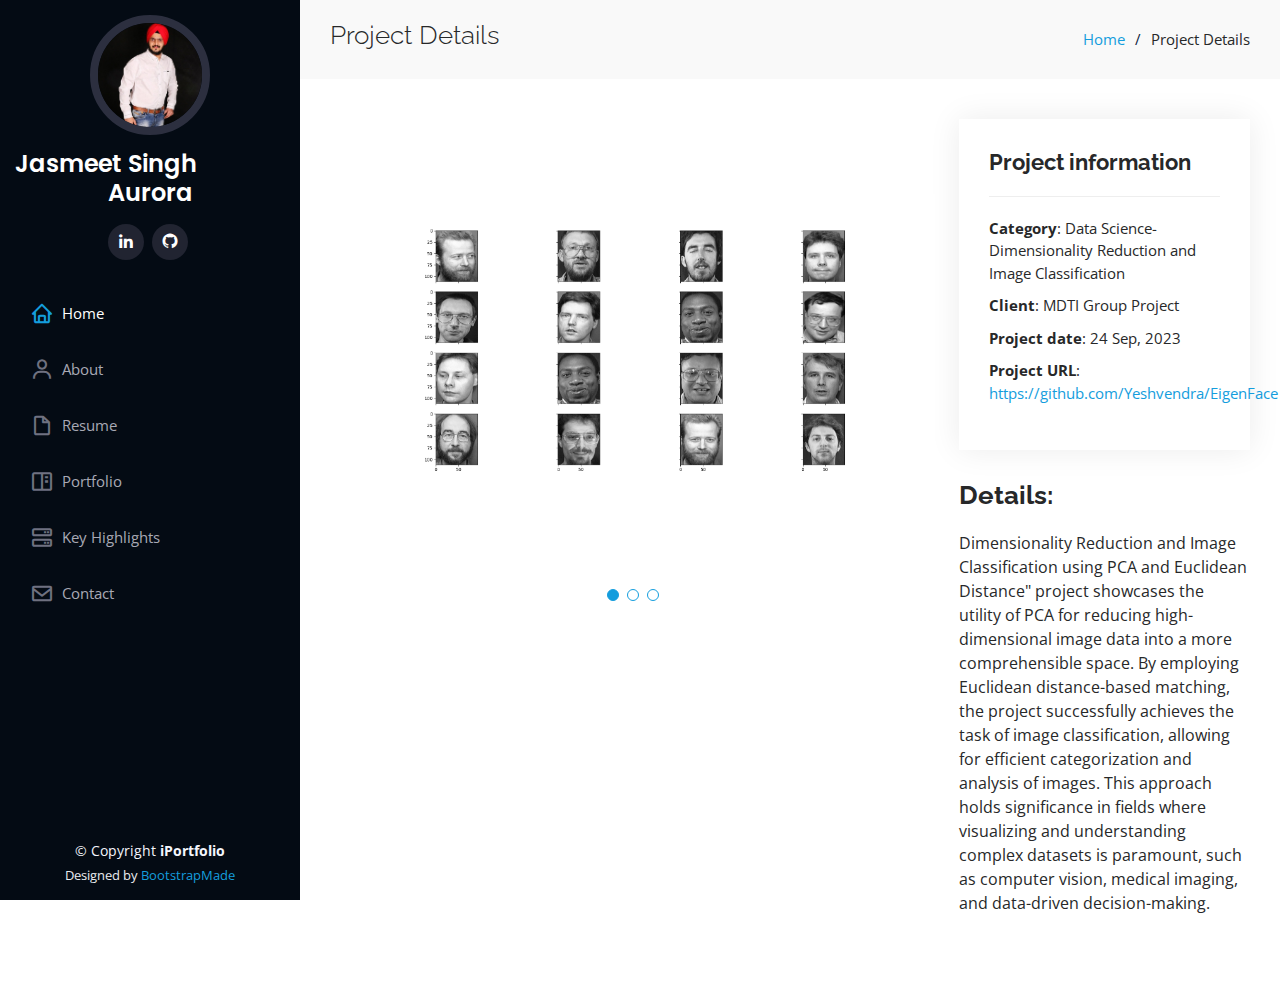
==== portfolio-details.html @ e6f58e37 "ok" ====
<!DOCTYPE html>
<html lang="en">

<head>
  <meta charset="utf-8">
  <meta content="width=device-width, initial-scale=1.0" name="viewport">

  <title>Portfolio Details - iPortfolio Bootstrap Template</title>
  <meta content="" name="description">
  <meta content="" name="keywords">

  <!-- Favicons -->
  <link href="assets/img/favicon.png" rel="icon">
  <link href="assets/img/apple-touch-icon.png" rel="apple-touch-icon">

  <!-- Google Fonts -->
  <link href="https://fonts.googleapis.com/css?family=Open+Sans:300,300i,400,400i,600,600i,700,700i|Raleway:300,300i,400,400i,500,500i,600,600i,700,700i|Poppins:300,300i,400,400i,500,500i,600,600i,700,700i" rel="stylesheet">

  <!-- Vendor CSS Files -->
  <link href="assets/vendor/aos/aos.css" rel="stylesheet">
  <link href="assets/vendor/bootstrap/css/bootstrap.min.css" rel="stylesheet">
  <link href="assets/vendor/bootstrap-icons/bootstrap-icons.css" rel="stylesheet">
  <link href="assets/vendor/boxicons/css/boxicons.min.css" rel="stylesheet">
  <link href="assets/vendor/glightbox/css/glightbox.min.css" rel="stylesheet">
  <link href="assets/vendor/swiper/swiper-bundle.min.css" rel="stylesheet">

  <!-- Template Main CSS File -->
  <link href="assets/css/style.css" rel="stylesheet">

  <!-- =======================================================
  * Template Name: iPortfolio
  * Updated: Sep 18 2023 with Bootstrap v5.3.2
  * Template URL: https://bootstrapmade.com/iportfolio-bootstrap-portfolio-websites-template/
  * Author: BootstrapMade.com
  * License: https://bootstrapmade.com/license/
  ======================================================== -->
</head>

<body>

  <!-- ======= Mobile nav toggle button ======= -->
  <i class="bi bi-list mobile-nav-toggle d-xl-none"></i>

  <!-- ======= Header ======= -->
  <header id="header">
    <div class="d-flex flex-column">

      <div class="profile">
        <img src="assets/img/profile-img.jpg" alt="" class="img-fluid rounded-circle">
        <h1 class="text-light"><a href="index.html">Jasmeet Singh Aurora</a></h1>
        <div class="social-links mt-3 text-center">
          
          <a href="https://www.linkedin.com/in/jasmeet-singh-aurora-23737a79/" class="linkedin"><i class="bx bxl-linkedin"></i></a>
          <a href="https://github.com/JasmeetSingh15" class="github"><i class="bx bxl-github"></i></a>
          <!----
          <a href="#" class="twitter"><i class="bx bxl-twitter"></i></a>
          <a href="#" class="facebook"><i class="bx bxl-facebook"></i></a>
          <a href="#" class="instagram"><i class="bx bxl-instagram"></i></a>
          <a href="#" class="google-plus"><i class="bx bxl-skype"></i></a>
          <a href="#" class="linkedin"><i class="bx bxl-linkedin"></i></a>
            -->
        </div>
      </div>

      <nav id="navbar" class="nav-menu navbar">
        <ul>
          <!-- <li><a href="#hero" class="nav-link scrollto active"><i class="bx bx-home"></i> <span>Home</span></a></li>
          <li><a href="#about" class="nav-link scrollto"><i class="bx bx-user"></i> <span>About</span></a></li>
          <li><a href="#resume" class="nav-link scrollto"><i class="bx bx-file-blank"></i> <span>Resume</span></a></li>
          <li><a href="#portfolio" class="nav-link scrollto"><i class="bx bx-book-content"></i> <span>Portfolio</span></a></li>
          <li><a href="#services" class="nav-link scrollto"><i class="bx bx-server"></i> <span>Services</span></a></li>
          <li><a href="#contact" class="nav-link scrollto"><i class="bx bx-envelope"></i> <span>Contact</span></a></li>
          -->
          <li><a href="https://jasmeetsingh15.github.io" class="nav-link scrollto active"><i class="bx bx-home"></i> <span>Home</span></a></li>
          <li><a href="#about" class="nav-link scrollto"><i class="bx bx-user"></i> <span>About</span></a></li>
          <li><a href="#resume" class="nav-link scrollto"><i class="bx bx-file-blank"></i> <span>Resume</span></a></li>
          <li><a href="#portfolio" class="nav-link scrollto"><i class="bx bx-book-content"></i> <span>Portfolio</span></a></li>
          <li><a href="#highlights" class="nav-link scrollto"><i class="bx bx-server"></i> <span>Key Highlights</span></a></li>
          <li><a href="#contact" class="nav-link scrollto"><i class="bx bx-envelope"></i> <span>Contact</span></a></li>
        </ul>
      </nav><!-- .nav-menu -->
    </div>
  </header><!-- End Header -->

  <main id="main">

    <!-- ======= Breadcrumbs ======= -->
    <section id="breadcrumbs" class="breadcrumbs">
      <div class="container">

        <div class="d-flex justify-content-between align-items-center">
          <h2>Project Details</h2>
          <ol>
            <li><a href="index.html">Home</a></li>
            <li>Project Details</li>
          </ol>
        </div>

      </div>
    </section><!-- End Breadcrumbs -->

    <!-- ======= Portfolio Details Section ======= -->
    <section id="portfolio-details" class="portfolio-details">
      <div class="container">

        <div class="row gy-4">

          <div class="col-lg-8">
            <div class="portfolio-details-slider swiper">
              <div class="swiper-wrapper align-items-center">

                <div class="swiper-slide">
                  <img src="assets/img/portfolio/portfolio-details-1.jpg" alt="">
                </div>

                <div class="swiper-slide">
                  <img src="assets/img/portfolio/portfolio-details-2.jpg" alt="">
                </div>

                <div class="swiper-slide">
                  <img src="assets/img/portfolio/portfolio-details-3.jpg" alt="">
                </div>

              </div>
              <div class="swiper-pagination"></div>
            </div>
          </div>

          <div class="col-lg-4">
            <div class="portfolio-info">
              <h3>Project information</h3>
              <ul>
                <li><strong>Category</strong>: Data Science- Dimensionality Reduction and Image Classification</li>
                <li><strong>Client</strong>: MDTI Group Project</li>
                <li><strong>Project date</strong>: 24 Sep, 2023</li>
                <li><strong>Project URL</strong>: <a href="#">https://github.com/Yeshvendra/EigenFace</a></li>
              </ul>
            </div>
            <div class="portfolio-description">
              <h2>Details:</h2>
              <p>
                Dimensionality Reduction and Image Classification using PCA and Euclidean Distance" project showcases the utility of PCA for reducing high-dimensional image data into a more comprehensible space. By employing Euclidean distance-based matching, the project successfully achieves the task of image classification, allowing for efficient categorization and analysis of images. This approach holds significance in fields where visualizing and understanding complex datasets is paramount, such as computer vision, medical imaging, and data-driven decision-making.
              </p>
            </div>
          </div>

        </div>

      </div>
    </section><!-- End Portfolio Details Section -->

  </main><!-- End #main -->

  <!-- ======= Footer ======= -->
  <footer id="footer">
    <div class="container">
      <div class="copyright">
        &copy; Copyright <strong><span>iPortfolio</span></strong>
      </div>
      <div class="credits">
        <!-- All the links in the footer should remain intact. -->
        <!-- You can delete the links only if you purchased the pro version. -->
        <!-- Licensing information: https://bootstrapmade.com/license/ -->
        <!-- Purchase the pro version with working PHP/AJAX contact form: https://bootstrapmade.com/iportfolio-bootstrap-portfolio-websites-template/ -->
        Designed by <a href="https://bootstrapmade.com/">BootstrapMade</a>
      </div>
    </div>
  </footer><!-- End  Footer -->

  <a href="#" class="back-to-top d-flex align-items-center justify-content-center"><i class="bi bi-arrow-up-short"></i></a>

  <!-- Vendor JS Files -->
  <script src="assets/vendor/purecounter/purecounter_vanilla.js"></script>
  <script src="assets/vendor/aos/aos.js"></script>
  <script src="assets/vendor/bootstrap/js/bootstrap.bundle.min.js"></script>
  <script src="assets/vendor/glightbox/js/glightbox.min.js"></script>
  <script src="assets/vendor/isotope-layout/isotope.pkgd.min.js"></script>
  <script src="assets/vendor/swiper/swiper-bundle.min.js"></script>
  <script src="assets/vendor/typed.js/typed.umd.js"></script>
  <script src="assets/vendor/waypoints/noframework.waypoints.js"></script>
  <script src="assets/vendor/php-email-form/validate.js"></script>

  <!-- Template Main JS File -->
  <script src="assets/js/main.js"></script>

</body>

</html>
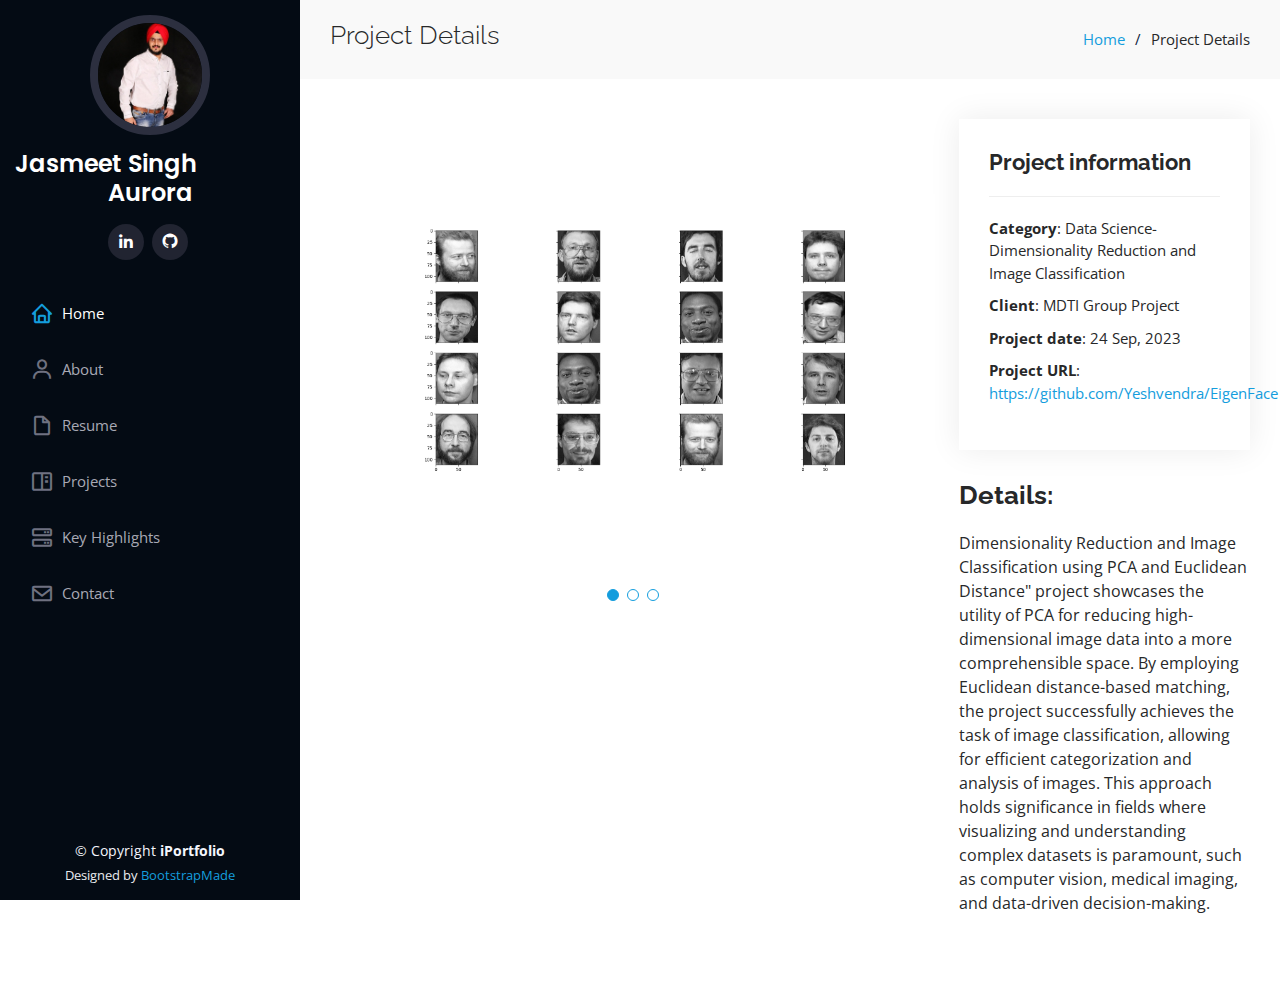
==== commit f522ccbe: "ok" ====
--- a/portfolio-details.html
+++ b/portfolio-details.html
@@ -72,11 +72,11 @@
           <li><a href="#contact" class="nav-link scrollto"><i class="bx bx-envelope"></i> <span>Contact</span></a></li>
           -->
           <li><a href="https://jasmeetsingh15.github.io" class="nav-link scrollto active"><i class="bx bx-home"></i> <span>Home</span></a></li>
-          <li><a href="#about" class="nav-link scrollto"><i class="bx bx-user"></i> <span>About</span></a></li>
-          <li><a href="#resume" class="nav-link scrollto"><i class="bx bx-file-blank"></i> <span>Resume</span></a></li>
-          <li><a href="#portfolio" class="nav-link scrollto"><i class="bx bx-book-content"></i> <span>Portfolio</span></a></li>
-          <li><a href="#highlights" class="nav-link scrollto"><i class="bx bx-server"></i> <span>Key Highlights</span></a></li>
-          <li><a href="#contact" class="nav-link scrollto"><i class="bx bx-envelope"></i> <span>Contact</span></a></li>
+          <li><a href="https://jasmeetsingh15.github.io#about" class="nav-link scrollto"><i class="bx bx-user"></i> <span>About</span></a></li>
+          <li><a href="https://jasmeetsingh15.github.io#resume" class="nav-link scrollto"><i class="bx bx-file-blank"></i> <span>Resume</span></a></li>
+          <li><a href="https://jasmeetsingh15.github.io#portfolio" class="nav-link scrollto"><i class="bx bx-book-content"></i> <span>Projects</span></a></li>
+          <li><a href="https://jasmeetsingh15.github.io#highlights" class="nav-link scrollto"><i class="bx bx-server"></i> <span>Key Highlights</span></a></li>
+          <li><a href="https://jasmeetsingh15.github.io#contact" class="nav-link scrollto"><i class="bx bx-envelope"></i> <span>Contact</span></a></li>
         </ul>
       </nav><!-- .nav-menu -->
     </div>
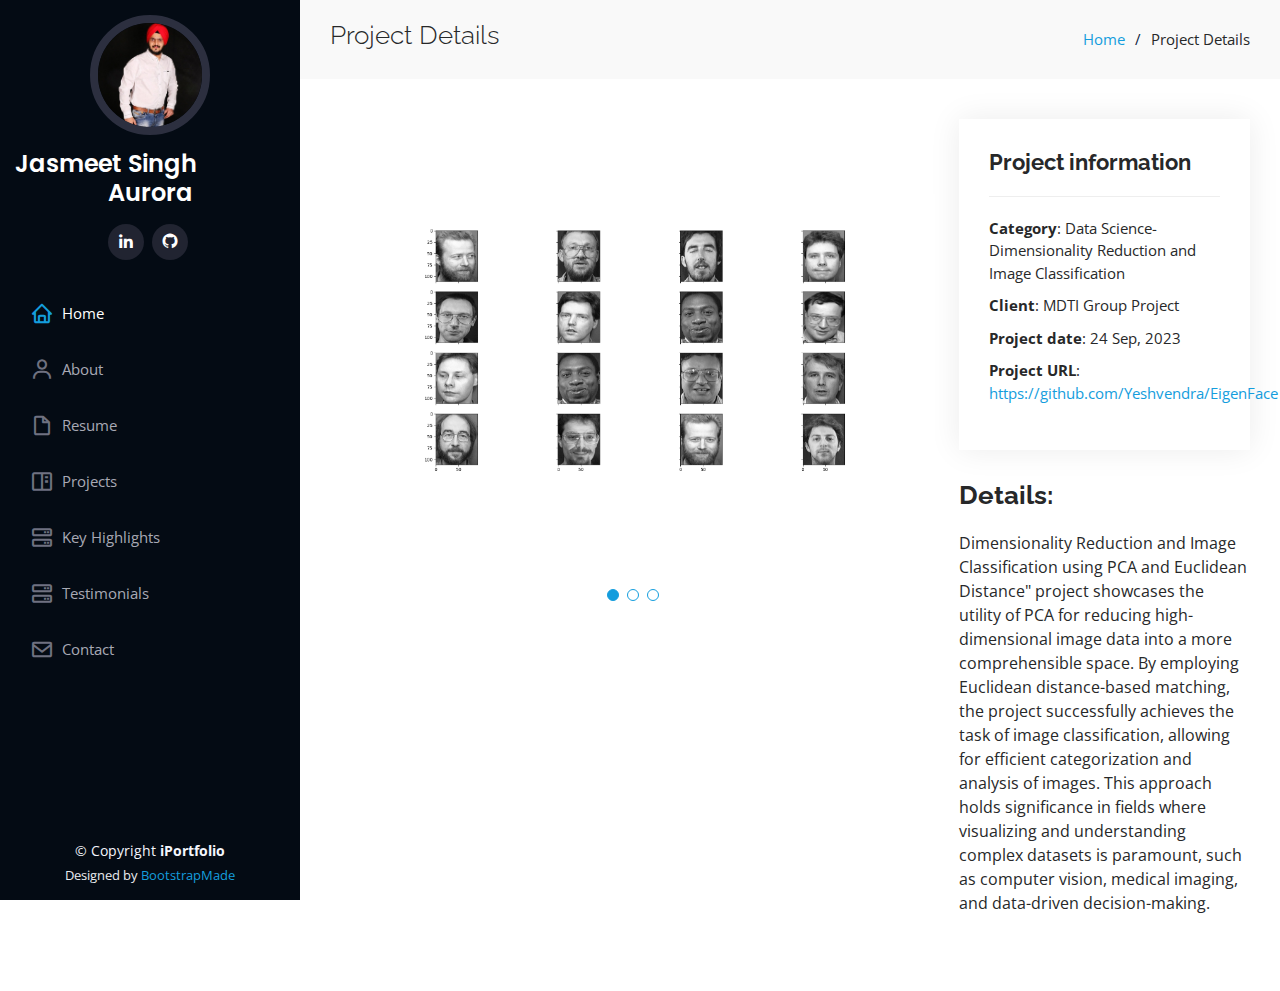
==== commit b33c0fc5: "ok" ====
--- a/portfolio-details.html
+++ b/portfolio-details.html
@@ -76,6 +76,7 @@
           <li><a href="https://jasmeetsingh15.github.io#resume" class="nav-link scrollto"><i class="bx bx-file-blank"></i> <span>Resume</span></a></li>
           <li><a href="https://jasmeetsingh15.github.io#portfolio" class="nav-link scrollto"><i class="bx bx-book-content"></i> <span>Projects</span></a></li>
           <li><a href="https://jasmeetsingh15.github.io#highlights" class="nav-link scrollto"><i class="bx bx-server"></i> <span>Key Highlights</span></a></li>
+          <li><a href="https://jasmeetsingh15.github.io#testimonials" class="nav-link scrollto"><i class="bx bx-server"></i> <span>Testimonials</span></a></li>
           <li><a href="https://jasmeetsingh15.github.io#contact" class="nav-link scrollto"><i class="bx bx-envelope"></i> <span>Contact</span></a></li>
         </ul>
       </nav><!-- .nav-menu -->
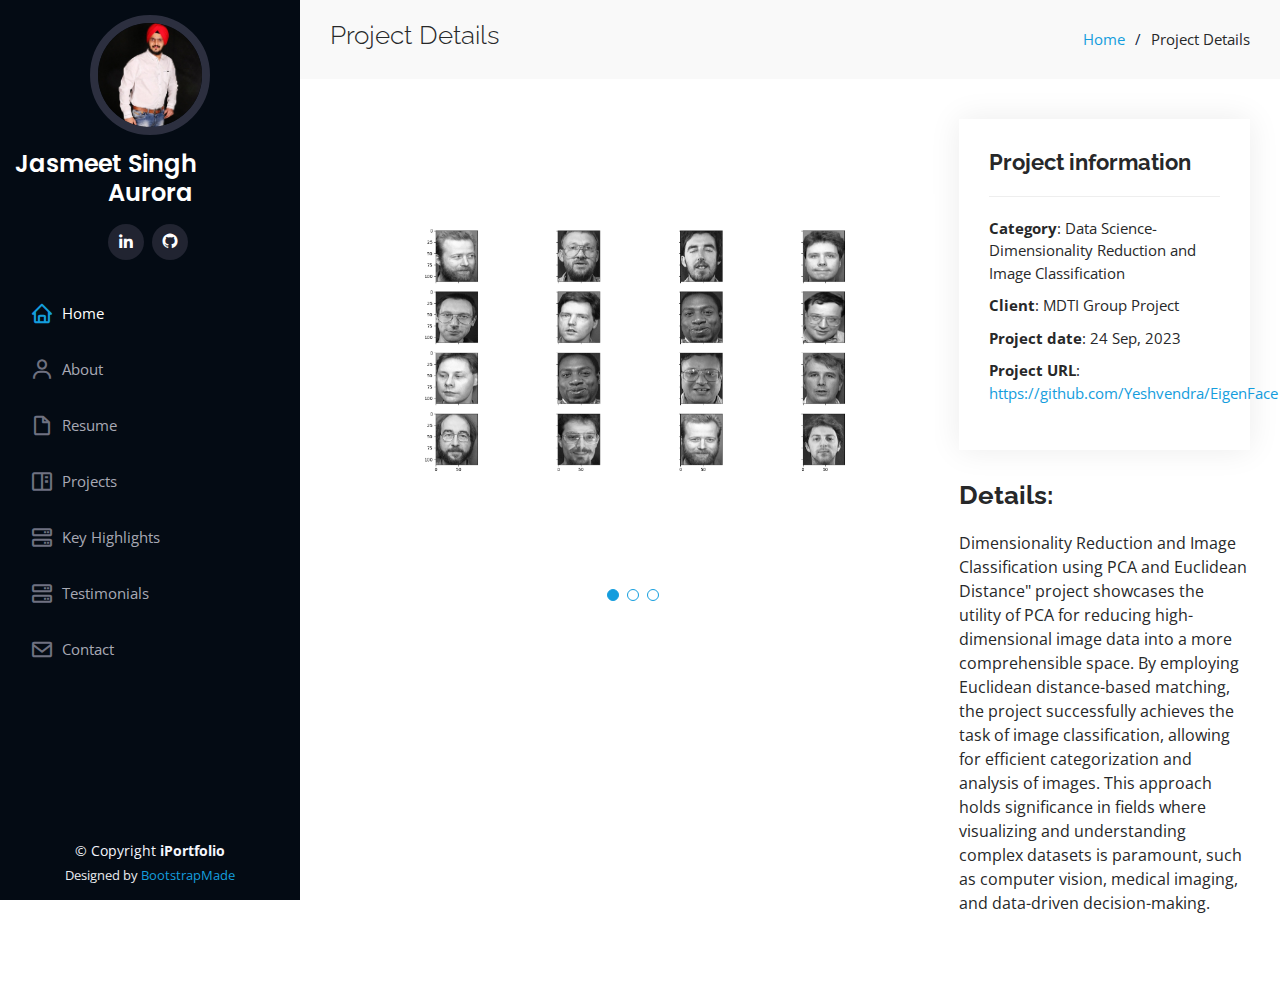
==== commit 1c40d98f: "ok" ====
--- a/portfolio-details.html
+++ b/portfolio-details.html
@@ -79,7 +79,7 @@
           <li><a href="https://jasmeetsingh15.github.io#testimonials" class="nav-link scrollto"><i class="bx bx-server"></i> <span>Testimonials</span></a></li>
           <li><a href="https://jasmeetsingh15.github.io#contact" class="nav-link scrollto"><i class="bx bx-envelope"></i> <span>Contact</span></a></li>
         </ul>
-      </nav><!-- .nav-menu -->
+      </nav><!-- .nav-menu --> 
     </div>
   </header><!-- End Header -->
 
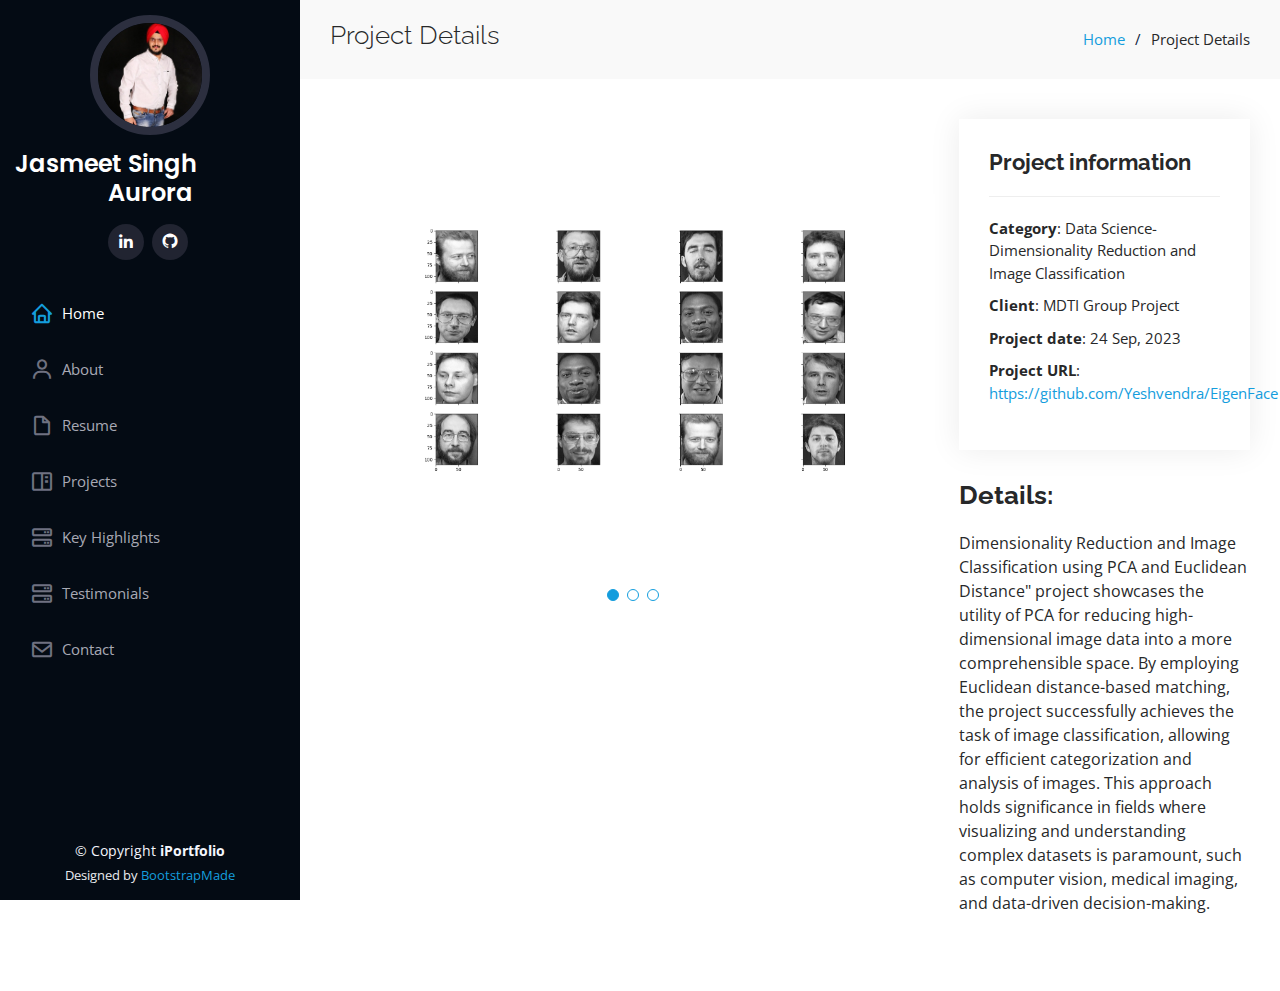
==== commit 871c029a: "ok" ====
--- a/portfolio-details.html
+++ b/portfolio-details.html
@@ -50,8 +50,8 @@
         <h1 class="text-light"><a href="index.html">Jasmeet Singh Aurora</a></h1>
         <div class="social-links mt-3 text-center">
           
-          <a href="https://www.linkedin.com/in/jasmeet-singh-aurora-23737a79/" class="linkedin"><i class="bx bxl-linkedin"></i></a>
-          <a href="https://github.com/JasmeetSingh15" class="github"><i class="bx bxl-github"></i></a>
+          <a href="https://www.linkedin.com/in/jasmeet-singh-aurora-23737a79/" class="linkedin" target="_blank"><i class="bx bxl-linkedin"></i></a>
+          <a href="https://github.com/JasmeetSingh15" class="github" target="_blank"><i class="bx bxl-github"></i></a>
           <!----
           <a href="#" class="twitter"><i class="bx bxl-twitter"></i></a>
           <a href="#" class="facebook"><i class="bx bxl-facebook"></i></a>
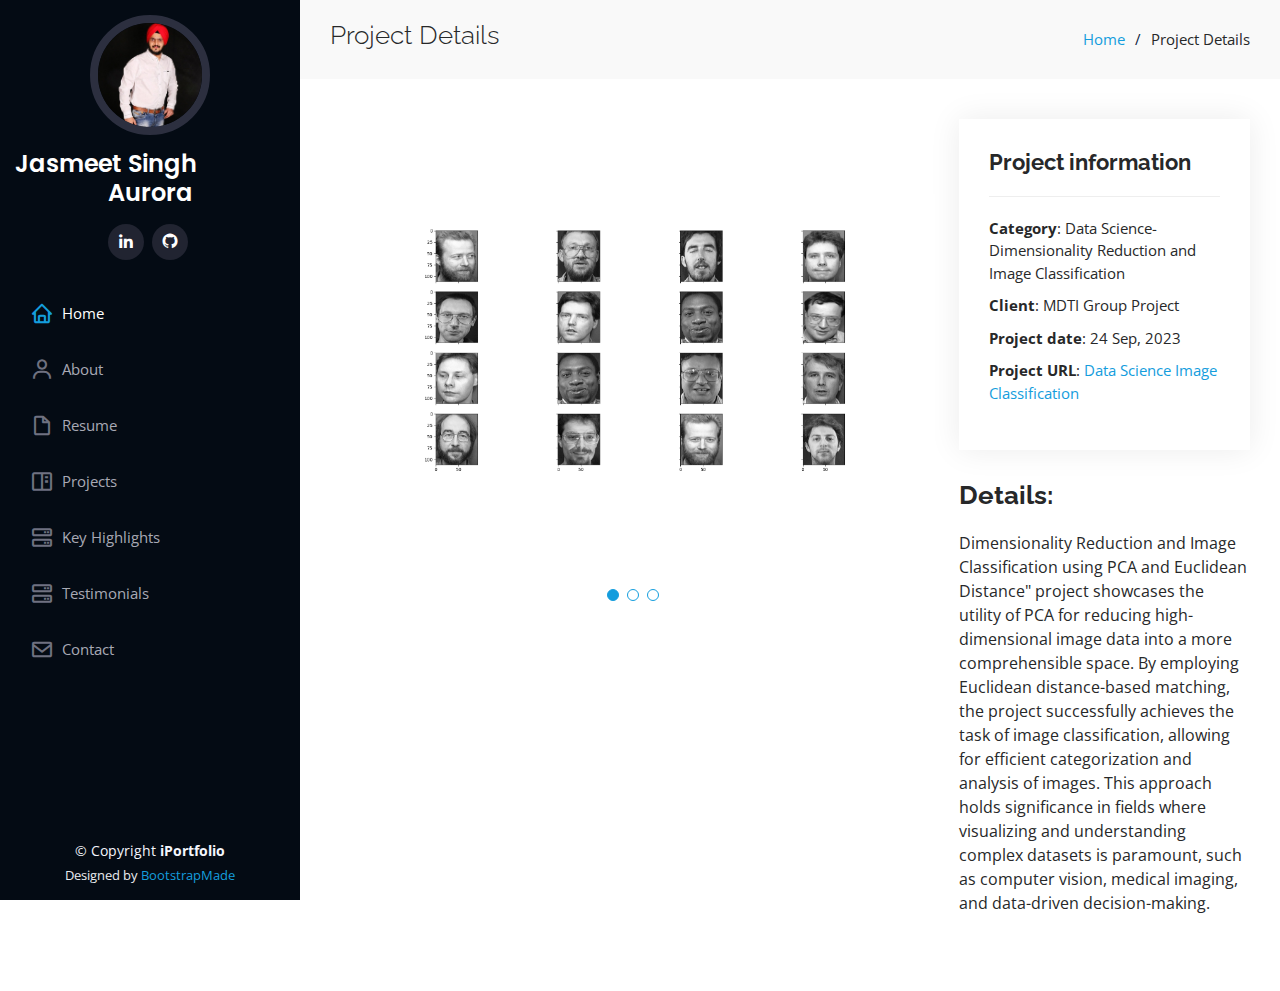
==== commit 56f595f7: "ok" ====
--- a/portfolio-details.html
+++ b/portfolio-details.html
@@ -134,7 +134,7 @@
                 <li><strong>Category</strong>: Data Science- Dimensionality Reduction and Image Classification</li>
                 <li><strong>Client</strong>: MDTI Group Project</li>
                 <li><strong>Project date</strong>: 24 Sep, 2023</li>
-                <li><strong>Project URL</strong>: <a href="#">https://github.com/Yeshvendra/EigenFace</a></li>
+                <li><strong>Project URL</strong>: <a href="https://github.com/JasmeetSingh15/EigenFace">Data Science Image Classification</a></li>
               </ul>
             </div>
             <div class="portfolio-description">
